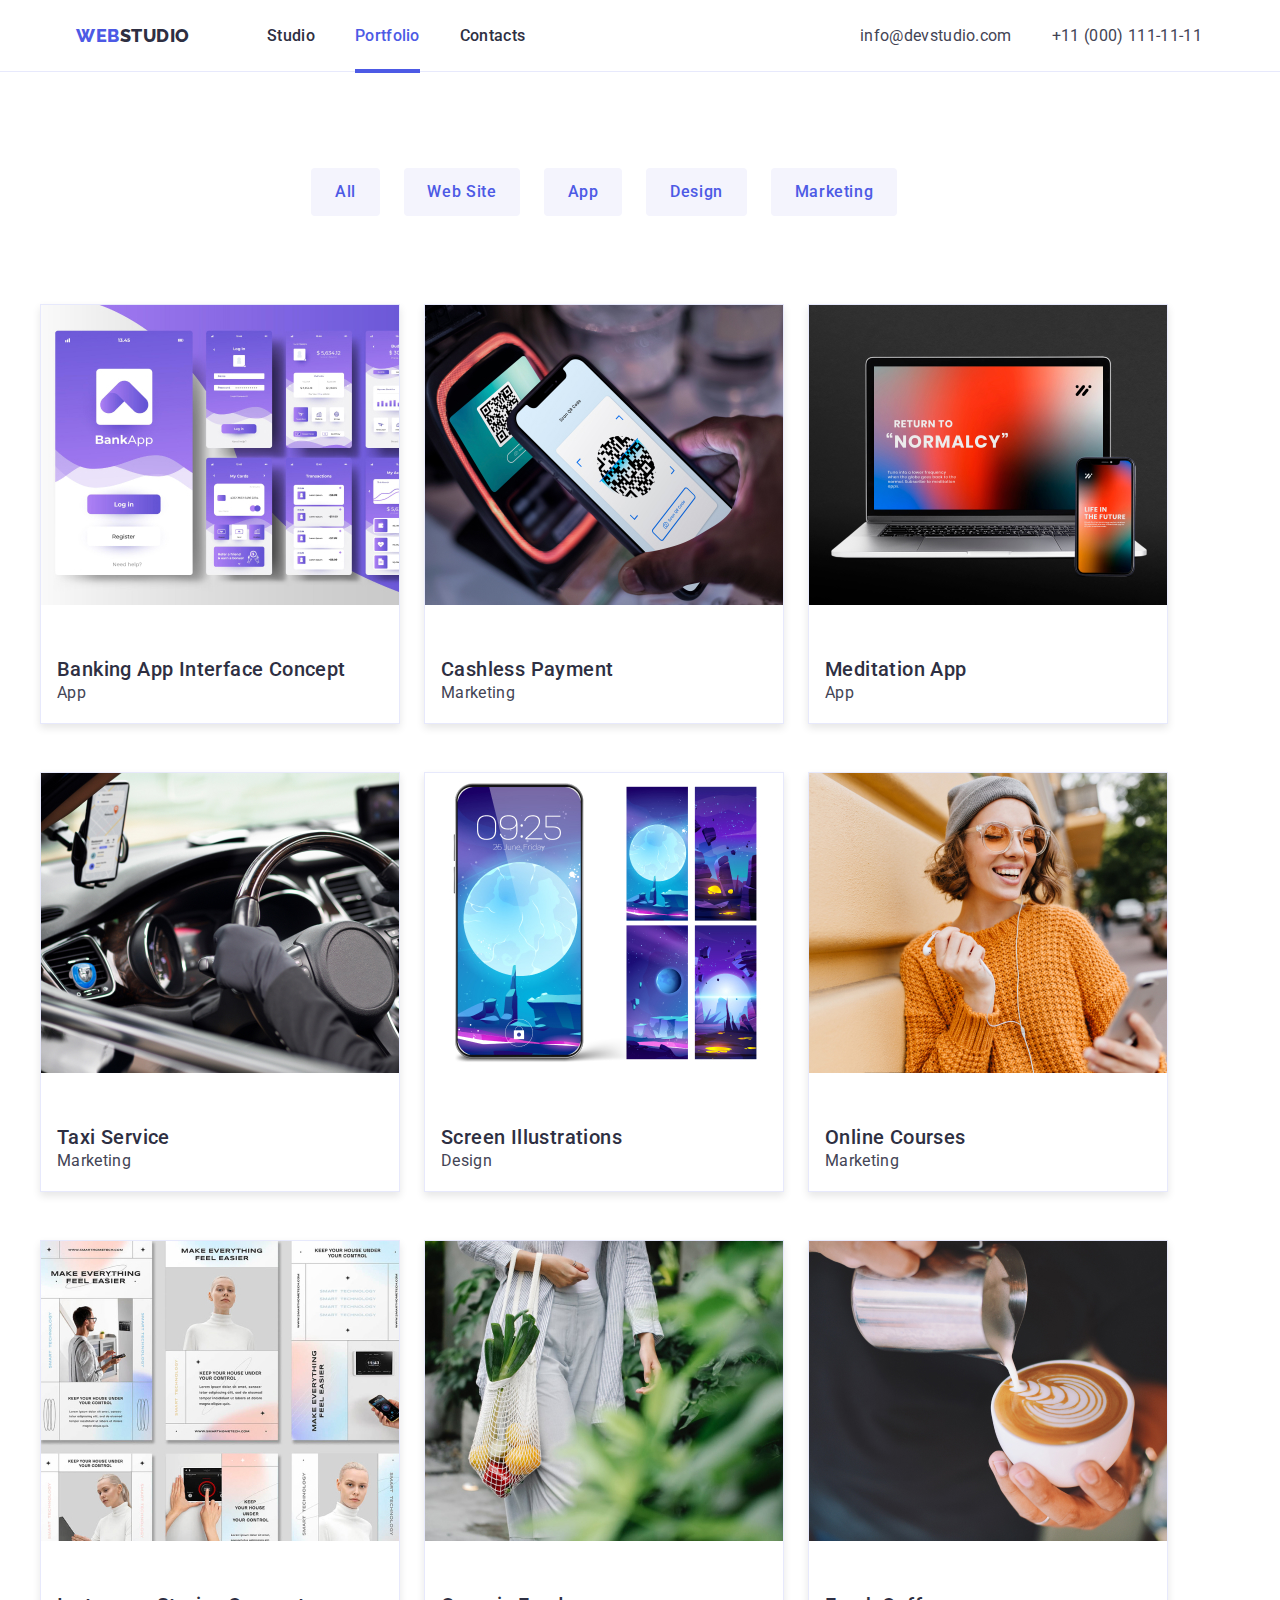
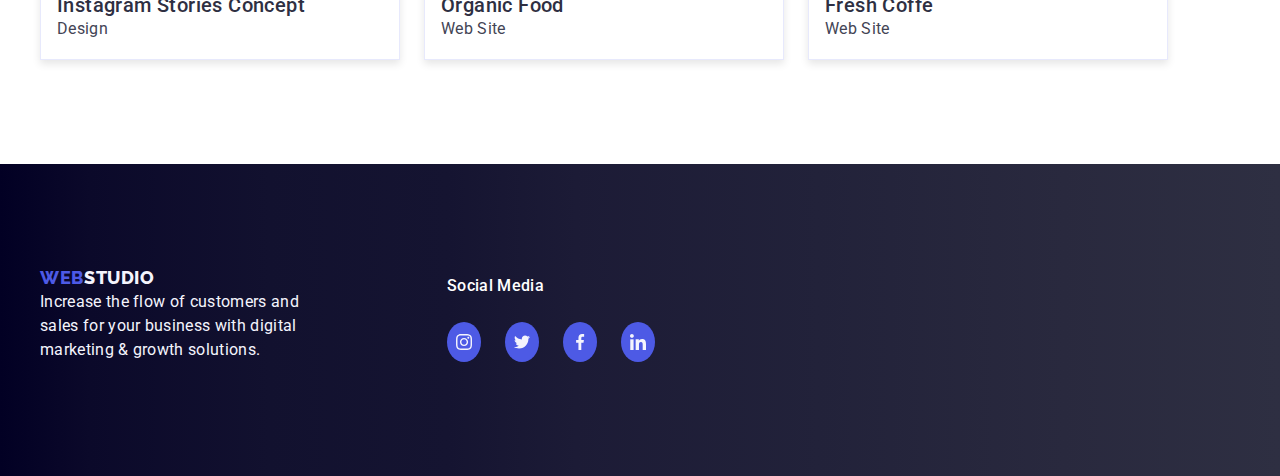
==== portfolio.html @ 5a937ced "created-repo" ====
<!DOCTYPE html>
<html lang="en">
  <head>
    <meta charset="UTF-8" />
    <meta name="viewport" content="width=device-width, initial-scale=1.0" />
    <link
      rel="stylesheet"
      href="https://cdnjs.cloudflare.com/ajax/libs/modern-normalize/1.0.0/modern-normalize.min.css"
    />
    <link rel="preconnect" href="https://fonts.googleapis.com" />
    <link rel="preconnect" href="https://fonts.gstatic.com" crossorigin />
    <link
      href="https://fonts.googleapis.com/css2?family=Roboto:wght@400;500;700;900&display=swap"
      rel="stylesheet"
    />
    <link rel="preconnect" href="https://fonts.googleapis.com" />
    <link rel="preconnect" href="https://fonts.gstatic.com" crossorigin />
    <link
      rel="stylesheet"
      href="https://cdnjs.cloudflare.com/ajax/libs/modern-normalize/2.0.0/modern-normalize.min.css"
      integrity="sha512-4xo8blKMVCiXpTaLzQSLSw3KFOVPWhm/TRtuPVc4WG6kUgjH6J03IBuG7JZPkcWMxJ5huwaBpOpnwYElP/m6wg=="
      crossorigin="anonymous"
      referrerpolicy="no-referrer"
    />
    <link
      href="https://fonts.googleapis.com/css2?family=Raleway:wght@800&display=swap"
      rel="stylesheet"
    />
    <link rel="stylesheet" type="text/css" href="./css/styles.css" />
    <title>Document</title>
  </head>
  <body class="portfolio-page">
    <header>
      <div class="top-line">
        <div class="container">
          <span class="logo">
            <a class="web-logo" href="index.html" type="button">WEB</a>
            <a class="studio-logo" href="index.html" type="button">STUDIO</a>
          </span>
          <nav>
            <span class="nav-menu">
              <a class="nav-studio" href="index.html" type="button">Studio</a>
              <a class="nav-portfolio" href="portfolio.html" type="button"
                >Portfolio</a
              >
              <a class="nav-contacts" href="" type="button">Contacts</a>
            </span>
          </nav>
          <span class="email-phone">
            <a href="" class="email">info@devstudio.com</a>
            <a href="" class="phone">+11 (000) 111-11-11</a>
          </span>
        </div>
      </div>
    </header>
    <main class="portfolio-main">
      <div class="container">
        <section class="section94px">
          <ul class="filters">
            <li>
              <div class="filter-btn-active">
                <button type="button" class="all-butoon">All</button>
              </div>
        
            </li>
            <li class="btn1-position">
              <div class="filter-btn1">
                <button type="button" class="web-site">Web Site</button>
              </div>
            </li>
            <li>
              <div class="filter-btn2">
                <button type="button" class="app">App</button>
              </div>
            </li>
            <li>
              <div class="filter-btn3">
                <button type="button" class="design">Design</button>
              </div>
            </li>
            <li>
              <div class="filter-btn4">
                <button type="button" class="marketing">Marketing</button>
              </div>
            </li>
          </ul>
          <!--Section row-->
          <section class="row-1" title="Row 1">
            <div class="project-card1">
              <ul class="project-card2">
                <li class="card-hover">
                   <span class="overlay-text">14 Stylish and User-Friendly App Design Concepts · Task Manager App · Calorie Tracker App · Exotic Fruit Ecommerce App · Cloud Storage App</span>
                  <img
                    class="img-portfolio1"
                    src="./images/Portofolio 1.jpg"
                    alt="img8"
                  />
                </li>
                <li class="card-content1">
                  <h3 class="footer-title">Banking App Interface Concept</h3>
                  <p class="footer-pharagraf">App</p>
                </li>
              </ul>
              <ul class="project-card2">
                <li class="card-hover">
                  <span class="overlay-text">14 Stylish and User-Friendly App Design Concepts · Task Manager App · Calorie Tracker App · Exotic Fruit Ecommerce App · Cloud Storage App</span>
                  <img
                    class="img-portfolio2"
                    src="./images/Portofolio 2.jpg"
                    alt="img8"
                  />
                </li>
                <li class="card-content2">
                  <h3 class="footer-title">Cashless Payment</h3>
                  <p class="footer-pharagraf">Marketing</p>
                </li>
              </ul>
              <ul class="project-card2">
                <li class="card-hover">
                   <span class="overlay-text">14 Stylish and User-Friendly App Design Concepts · Task Manager App · Calorie Tracker App · Exotic Fruit Ecommerce App · Cloud Storage App</span>
                  <img
                    class="img-portfolio3"
                    src="./images/Portofolio 3.jpg"
                    alt="img8"
                  />
                </li>
                <li class="card-content3">
                  <h3 class="footer-title">Meditation App</h3>
                  <p class="footer-pharagraf">App</p>
                </li>
              </ul>
            </div>
          </section>
          <section class="row-2" title="Row 2">
            <div class="project-card1">
              <ul class="project-card2">
                <li class="card-hover">
                   <span class="overlay-text">14 Stylish and User-Friendly App Design Concepts · Task Manager App · Calorie Tracker App · Exotic Fruit Ecommerce App · Cloud Storage App</span>
                  <img
                    class="img-portfolio1"
                    src="./images/Portofolio 4.jpg"
                    alt="img8"
                  />
                </li>
                <li class="card-content1">
                  <h3 class="footer-title">Taxi Service</h3>
                  <p class="footer-pharagraf">Marketing</p>
                </li>
              </ul>
              <ul class="project-card2">
                <li class="card-hover">
                   <span class="overlay-text">14 Stylish and User-Friendly App Design Concepts · Task Manager App · Calorie Tracker App · Exotic Fruit Ecommerce App · Cloud Storage App</span>
                  <img
                    class="img-portfolio2"
                    src="./images/Portofolio 5.jpg"
                    alt="img8"
                  />
                </li>
                <li class="card-content2">
                  <h3 class="footer-title">Screen Illustrations</h3>
                  <p class="footer-pharagraf">Design</p>
                </li>
              </ul>
              <ul class="project-card2">
                <li class="card-hover">
                   <span class="overlay-text">14 Stylish and User-Friendly App Design Concepts · Task Manager App · Calorie Tracker App · Exotic Fruit Ecommerce App · Cloud Storage App</span>
                  <img
                    class="img-portfolio3"
                    src="./images/Portofolio 6.jpg"
                    alt="img8"
                  />
                </li>
                <li class="card-content3">
                  <h3 class="footer-title">Online Courses</h3>
                  <p class="footer-pharagraf">Marketing</p>
                </li>
              </ul>
            </div>
          </section>
          <section class="row-3" title="Row 3">
            <div class="project-card1">
              <ul class="project-card2">
                <li class="card-hover">
                   <span class="overlay-text">14 Stylish and User-Friendly App Design Concepts · Task Manager App · Calorie Tracker App · Exotic Fruit Ecommerce App · Cloud Storage App</span>
                  <img
                    class="img-portfolio1"
                    src="./images/Portofolio 7.jpg"
                    alt="img8"
                  />
                </li>
                <li class="card-content1">
                  <h3 class="footer-title">Instagram Stories Concept</h3>
                  <p class="footer-pharagraf">Design</p>
                </li>
              </ul>
              <ul class="project-card2">
                <li class="card-hover">
                   <span class="overlay-text">14 Stylish and User-Friendly App Design Concepts · Task Manager App · Calorie Tracker App · Exotic Fruit Ecommerce App · Cloud Storage App</span>
                  <img
                    class="img-portfolio2"
                    src="./images/Portofolio 8.jpg"
                    alt="img8"
                  />
                </li>
                <li class="card-content2">
                  <h3 class="footer-title">Organic Food</h3>
                  <p class="footer-pharagraf">Web Site</p>
                </li>
              </ul>
              <ul class="project-card2">
                <li class="card-hover">
                   <span class="overlay-text">14 Stylish and User-Friendly App Design Concepts · Task Manager App · Calorie Tracker App · Exotic Fruit Ecommerce App · Cloud Storage App</span>
                  <img
                    class="img-portfolio3"
                    src="./images/Portofolio 9.jpg"
                    alt="img8"
                  />
                </li>
                <li class="card-content3">
                  <h3 class="footer-title">Fresh Coffe</h3>
                  <p class="footer-pharagraf">Web Site</p>
                </li>
              </ul>
            </div>
          </section>
        </section>
      </div>
    </main>
   <!-- Footer -->

    <footer>
      <section class="footer">
        <div class="container">
          <section class="section94px test123">
            <div class="logo-text">
              <span class="logo-footer">
                <a class="web-footer" href="index.html" type="button">WEB</a>
                <a class="studio-footer" href="index.html" type="button"
                  >STUDIO</a
                >
              </span>
              <div class="text-footer">
                <p class="text5">
                  Increase the flow of customers and sales for your business
                  with digital marketing & growth solutions.
                </p>
              </div>      
            </div>   
            <div class="social-footer">
              <p class="social-text">Social Media</p>
              <div class="icons-list">
                <a
                  href="https://www.instagram.com/"
                  target="_blank"
                  class="icon"
                  aria-label="instagram-link"
                >
                  <svg>
                    <use href="./icons/symbol-defs.svg#icon-instagram"></use>
                  </svg>
                </a>
                <a
                  href="https://twitter.com/home"
                  target="_blank"
                  class="icon"
                  aria-label="instagram-link"
                >
                  <svg>
                    <use href="./icons/symbol-defs.svg#icon-twitter"></use>
                  </svg>
                </a>
                <a
                  href="https://facebook.com/"
                  target="_blank"
                  class="icon"
                  aria-label="instagram-link"
                >
                  <svg>
                    <use href="./icons/symbol-defs.svg#icon-facebook"></use>
                  </svg>
                </a>
                <a
                  href="https://www.linkedin.com"
                  target="_blank"
                  class="icon"
                  aria-label="instagram-link"
                >
                  <svg>
                    <use href="./icons/symbol-defs.svg#icon-linkedin"></use>
                  </svg>
                </a>
              </div>
            </div>
        </div>
        </section>
      </section>
    </footer>
  </body>
</html>
---- css/styles.css ----
.body {
  background: #fff;
}
ul,
a,
h3 {
  padding-inline-start: 94px 0px;
}

.container {
  width: 1200px;
  position: absolute;
  display: flex;
  left: 50%;
  transform: translate(-50%);
  justify-content: center;
}

.section94px {
  padding: 94px 0px;
  /* height: auto; */
}

.top-line > .container {
  height: 72px;
}

.hero-image > .container {
  height: 600px;
}

/*NAV MENU -- TOP LINE*/

.top-line {
  width: auto;
  height: 72px;
  background: #fff;
  border-bottom: 1px solid #e7e9fc;
  display: flex;
  align-items: center;
  /* position: fixed; */
}

.logo {
  padding-top: 24px;
  display: flex;
  align-items: center;
  justify-content: flex-start;
  flex-direction: row;
  gap: 0px;
  width: 115px;
  height: 48px;
  position: relative;
}

.web-logo {
  font-family: "Raleway", sans-serif;
  font-weight: 800;
  font-size: 18px;
  line-height: 21px;
  line-height: 1.16667;
  letter-spacing: 0.03em;
  text-transform: uppercase;
  color: #4d5ae5;
}

.studio-logo {
  font-family: "Raleway", sans-serif;
  font-weight: 800;
  font-size: 18px;
  line-height: 21px;
  line-height: 1.16667;
  letter-spacing: 0.03em;
  text-transform: uppercase;
  color: #2e2f42;
}

.nav-menu {
  display: flex;
  align-items: flex-start;
  justify-content: flex-start;
  flex-direction: row;
  gap: 40px;
  width: 337px;
  height: 48px;
  padding-left: 76px;
  padding-top: 24px;
}

.nav-studio,
.nav-portfolio,
.nav-contacts {
  font-family: "Roboto", sans-serif;
  font-weight: 500;
  font-size: 16px;
  line-height: 24px;
  line-height: 1.5;
  letter-spacing: 0.02em;
  color: #2e2f42;
}

.email-phone {
  align-items: flex-start;
  justify-content: flex-start;
  flex-direction: row;
  width: 676px;
  height: 48px;
  display: flex;
  position: relative;
  padding-left: 332px;
  padding-top: 24px;
}

.email {
  font-family: "Roboto", sans-serif;
  font-weight: 400;
  font-size: 16px;
  line-height: 24px;
  line-height: 1.5;
  letter-spacing: 0.02em;
  color: #434455;
}

.phone {
  font-family: "Roboto", sans-serif;
  font-weight: 400;
  font-size: 16px;
  line-height: 24px;
  line-height: 1.5;
  letter-spacing: 0.02em;
  color: #434455;
  padding-left: 40px;
}

.top-line a:hover,
header.top-line a:focus {
  color: rgb(0, 0, 255);
}
.top-line a {
  transition-property: color;
  transition-duration: 0.25s;
  transition-timing-function: cubic-bezier(0.4, 0, 0.2, 1);
}

a {
  text-decoration: none;
}

/* --HERO IMAGE-- */

.hero-image {
  width: auto;
  height: 600px;
  background: var(--NAVY-BLUE, #2e2f42);
  flex-shrink: 0;
}

.hero-image > .container {
  display: block;
}

.button {
  /* display: flex; */
  width: 684px;
  height: 104px;
  padding-top: 48px;
  padding-left: 515px;
  padding-bottom: 150px;
}

.order-service {
  transition-property: background-color;
  transition-duration: 0.25s;
  transition-timing-function: cubic-bezier(0.4, 0, 0.2, 1);
  font-family: "Roboto", sans-serif;
  font-weight: 500;
  font-size: 16px;
  font-style: normal;
  line-height: 24px;
  letter-spacing: 0.04em;
  color: var(--WHITE, #fff);
  background: #4d5ae5;
  border: none;
  cursor: pointer;
  border-radius: 4px;
  gap: 10px;
  box-shadow: 0 4px 4px 0 rgba(0, 0, 0, 0.15);
  align-items: center;
  justify-content: center;
  width: 169px;
  height: 56px;
}
.order-service:hover {
  background-color: rgb(0, 0, 255);
}

.hero-title {
  margin: 0px;
  font-family: "Roboto", sans-serif;
  font-weight: 700;
  font-size: 56px;
  font-style: normal;
  line-height: 60px;
  letter-spacing: 0.02em;
  text-align: center;
  color: var(--WHITE, #fff);
  padding-top: 94px;
}

/*SECTION 1 & 2*/

.section1-2 {
  height: 1064px;
  width: auto;
  padding-bottom: 26px;
}

.section1-2 > .container {
  display: block;
}

.section1 {
  width: 1128px;
  height: 224px;
  padding-top: 26px;

  display: flex;
}

.feature1,
.feature2,
.feature3,
.feature4 {
  align-items: flex-start;
  justify-content: flex-start;
  flex-direction: column;
  gap: 8px;
  width: 264px;
  height: 104px;
}

.feature2,
.feature3,
.feature4 {
  margin-left: 24px;
}

.strategy,
.punctuality,
.diligence,
.tehnologies {
  font-family: "Roboto", sans-serif;
  font-weight: 500;
  font-size: 20px;
  font-style: normal;
  line-height: 24px;
  letter-spacing: 0.02em;
  color: var(--NAVY-BLUE, #2e2f42);
  margin: 0px;
}

.text-strategy,
.text-punctuality,
.text-diligence,
.text-tehnologies {
  font-family: "Roboto", sans-serif;
  font-weight: 400;
  font-size: 16px;
  font-style: normal;
  line-height: 24px;
  letter-spacing: 0.02em;
  color: var(--SLATE, #434455);
}

/*SECTION 2*/

.section2 {
  width: 1128px;
  height: 652px;
  flex-shrink: 0;
  padding-top: 120px;

  padding: bottom 26px;
}

.Section2-title {
  font-family: "Roboto", sans-serif;
  font-weight: 1103;
  font-size: 36px;
  font-style: normal;
  line-height: 40px;
  letter-spacing: 0.02em;
  text-transform: capitalize;
  margin: 0px;
  color: var(--NAVY-BLUE, #2e2f42);
  padding-left: 403px;
}

.technology-pictures {
  width: 1128px;
  height: 372px;
  display: flex;
  padding-top: 72px;
}

.img-1,
.img-2,
.img-3 {
  display: flex;
  align-items: flex-start;
  justify-content: flex-start;
  flex-direction: column;
  gap: 0px;
  width: 360px;
  height: 300px;
}

.img-2,
.img-3 {
  margin-left: 24px;
}

.size-pictures {
  border: 1px solid #e7e9fc;
  width: 360px;
  height: 300px;
}

/*SECTION 3 */

.section3 {
  width: auto;
  height: 732px;
  background: #f4f4fd;
  flex-shrink: 0;
}

.section3 > .container {
  display: block;
  height: 732px;
}

.title1 {
  display: flex;
  width: 647px;
  height: 40px;
  padding-top: 26px;
  padding-left: 483px;
}

.our-team {
  font-family: "Roboto", sans-serif;
  font-weight: 700;
  font-size: 36px;
  font-style: normal;
  line-height: 40px;
  letter-spacing: 0.02em;
  color: var(--NAVY-BLUE, #2e2f42);
  position: absolute;
  margin: 0px;
}

.pepole {
  width: 1128px;
  height: 452px;
  display: flex;
  padding-top: 72px;
}

ul {
  padding: 0;
}

.team-card1,
.team-card2,
.team-card3,
.team-card4 {
  list-style-type: none;
  align-items: center;
  justify-content: center;
  flex-direction: column;
  gap: 32px;
  border-radius: 0 0 4px 4px;
  padding: 0px 0px 32px 0px;
  width: 264px;
  height: 428px;
  box-shadow: 0 2px 1px 0 rgba(46, 47, 66, 0.08),
    0 1px 1px 0 rgba(46, 47, 66, 0.16), 0 1px 6px 0 rgba(46, 47, 66, 0.08);
  background: #fff;
}

.team-card2,
.team-card3,
.team-card4 {
  margin-left: 24px;
}

.img {
  width: 264px;
  height: 260px;
  background: url(<path-to-image>),
    lightgray -97.034px -0.927px / 181.897% 251.37% no-repeat;
}

.name {
  font-family: "Roboto", sans-serif;
  font-weight: 500;
  font-size: 20px;
  font-style: normal;
  line-height: 24px;
  letter-spacing: 0.02em;
  text-align: center;
  color: var(--NAVY-BLUE, #2e2f42);
}

.job-description {
  font-family: "Roboto", sans-serif;
  font-weight: 400;
  font-size: 16px;
  font-style: normal;
  line-height: 24px;
  letter-spacing: 0.02em;
  text-align: center;
  color: var(--SLATE, #434455);
}

.section3 h3:hover,
.section3 h3:focus,
.section3 p:hover,
.section3 p:focus {
  color: rgb(0, 0, 255);
  cursor: pointer;
}
.section3 h3,
.section3 p {
  transition-property: color;
  transition-duration: 0.25s;
  transition-timing-function: cubic-bezier(0.4, 0, 0.2, 1);
}

/*FOOTER*/

.footer {
  width: 100%;
  height: 312px;
  background: #2e2f42;
  flex-shrink: 0;
}
.footer > .container {
  display: block;
  height: 312px;
}

.logo-text {
  width: 264px;
  height: 118.5px;
  flex-shrink: 0;
  padding-top: 7.5px;
}

.logo-footer {
  display: flex;
  align-items: center;
  justify-content: flex-start;
  flex-direction: row;
  gap: 0px;
  width: 115px;
  height: 24px;
}

.footer a:hover {
  color: rgb(0, 0, 255);
}
.footer a {
  transition-property: color;
  transition-duration: 0.25s;
  transition-timing-function: cubic-bezier(0.4, 0, 0.2, 1);
}
.web-footer {
  font-family: "Raleway", sans-serif;
  font-weight: 800;
  font-size: 18px;
  font-style: normal;
  line-height: 21px;
  letter-spacing: 0.03em;
  text-transform: uppercase;
  color: var(--IRIS, #4d5ae5);
  display: flex;
  width: 44px;
  height: 21px;
  flex-direction: column;
  justify-content: center;
}

.studio-footer {
  font-family: "Raleway", sans-serif;
  font-weight: 800;
  font-size: 18px;
  font-style: normal;
  line-height: 21px;
  letter-spacing: 0.03em;
  text-transform: uppercase;
  color: var(--CLOUD, #f4f4fd);
  display: flex;
  width: 71px;
  height: 21px;
  flex-direction: column;
  justify-content: center;
}

.text-footer1 {
  width: 264px;
  height: 88px;
  padding-top: 16px;
}

.text5 {
  font-family: "Roboto", sans-serif;
  font-weight: 400;
  font-size: 16px;
  font-style: normal;
  line-height: 24px;
  letter-spacing: 0.02em;
  color: var(--CLOUD, #f4f4fd);
  width: 264px;
  margin: 0px;
}

/*PORTFOLIO CSS*/
.portfolio-main {
  width: 100%;
  height: 1692px;
}

.portfolio-main > .container {
  height: 1692px;
  display: block;
}
.filters {
  display: flex;
  align-items: flex-start;
  justify-content: flex-start;
  flex-direction: row;
  gap: 24px;
  width: 857px;
  height: 50px;
  padding-top: 2px;
  padding-left: 271px;
  margin: 0;
}

.all-butoon {
  font-family: "Roboto", sans-serif;
  font-weight: 500;
  font-size: 16px;
  font-style: normal;
  line-height: 24px;
  letter-spacing: 0.04em;
  color: #4d5ae5;
  background: #f4f4fd;
  border: none;
  cursor: pointer;
  border-radius: 4px;
  gap: 10px;
  align-items: center;
  justify-content: center;
  width: 69px;
  height: 48px;
  padding: 0px;
  z-index: 1;
  position: absolute;
}
.all-butoon:hover {
  background-color: #404bbf;
  color: WHITE;
}
.all-butoon {
  transition-property: background-color;
  transition-duration: 0.25s;
  transition-timing-function: cubic-bezier(0.4, 0, 0.2, 1);
}
.btn1-position {
  margin-left: 69px;
}

.web-site {
  font-family: "Roboto", sans-serif;
  font-weight: 500;
  font-size: 16px;
  font-style: normal;
  line-height: 24px;
  letter-spacing: 0.04em;
  color: #4d5ae5;
  background: #f4f4fd;
  border: none;
  cursor: pointer;
  border-radius: 4px;
  gap: 10px;
  align-items: center;
  justify-content: center;
  width: 116px;
  height: 48px;
}

.app {
  font-family: "Roboto", sans-serif;
  font-weight: 500;
  font-size: 16px;
  font-style: normal;
  line-height: 24px;
  letter-spacing: 0.04em;
  color: #4d5ae5;
  background: #f4f4fd;
  border: none;
  cursor: pointer;
  border-radius: 4px;
  gap: 10px;
  align-items: center;
  justify-content: center;
  width: 78px;
  height: 48px;
}

.design {
  font-family: "Roboto", sans-serif;
  font-weight: 500;
  font-size: 16px;
  font-style: normal;
  line-height: 24px;
  letter-spacing: 0.04em;
  color: #4d5ae5;
  background: #f4f4fd;
  border: none;
  cursor: pointer;
  border-radius: 4px;
  gap: 10px;
  align-items: center;
  justify-content: center;
  width: 101px;
  height: 48px;
}

.marketing {
  font-family: "Roboto", sans-serif;
  font-weight: 500;
  font-size: 16px;
  font-style: normal;
  line-height: 24px;
  letter-spacing: 0.04em;
  color: #4d5ae5;
  background: #f4f4fd;
  border: none;
  cursor: pointer;
  border-radius: 4px;
  gap: 10px;
  align-items: center;
  justify-content: center;
  width: 126px;
  height: 48px;
}

/*Section row*/

.row-1 {
  width: 1128px;
  height: 492px;
  padding-top: 72px;
}

.row-2 {
  width: 1128px;
  height: 468px;

  padding-top: 48px;
}

.row-3 {
  width: 1128px;
  height: 494px;

  padding-top: 48px;
  padding-bottom: 26px;
}

.row-1,
.row-2,
.row-3,
li {
  list-style-type: none;
}

.project-card1 {
  display: flex;
}

.project-card2 {
  border: 1px solid #e7e9fc;
  width: 360px;
  height: 420px;
  background: #fff;
}

.project-card1 .project-card2:nth-child(2),
.project-card1 .project-card2:nth-child(3) {
  margin-left: 24px;
}

.card-content1,
.card-content2,
.card-content3 {
  align-items: flex-start;
  justify-content: center;
  flex-direction: column;
  gap: 8px;
  margin-top: 32px;
  width: 360px;
  height: 56px;
  padding: 16px;
}

.footer-title {
  font-family: "Roboto", sans-serif;
  font-weight: 500;
  font-size: 20px;

  line-height: 24px;
  line-height: 1.2;
  letter-spacing: 0.02em;
  color: #2e2f42;
  margin: 0px;
}

.footer-pharagraf {
  font-family: "Roboto", sans-serif;
  font-weight: 400;
  font-size: 16px;

  line-height: 24px;
  line-height: 1.5;
  letter-spacing: 0.02em;
  color: #434455;
  margin: 0px;
}

.img-portfolio1,
.img-portfolio2,
.img-portfolio3 {
  width: 360px;
  height: 300px;
}

.hero-image {
  background: linear-gradient(#2e2f42b2, #2e2f42b2),
    url("/images/hero-image.jpg");
}
.icons-list {
  display: flex;
  justify-content: center;
  gap: 24px;
  margin-top: 8px;
}
.icons-list .icon svg {
  width: 16px;
  height: 16px;
  top: 12px;
  left: 12px;
}
.icons-list .icon {
  width: 40px;
  height: 40px;
  background-color: #4d5ae5;
  border-radius: 50%;
}
.icons-list .icon {
  display: flex;
  justify-content: center;
  align-items: center;
}
.icons-list .icon:hover {
  background-color: #000a73;
}
.icon-list .icon:focus {
  background-color: #000ea8;
}
.icon-list {
  transition-property: background-color;
  transition-duration: 0.25s;
  transition-timing-function: cubic-bezier(0.4, 0, 0.2, 1);
}
.footer {
  background: rgb(2, 0, 36);
  background: linear-gradient(
    90deg,
    rgba(2, 0, 36, 1) 0%,
    rgba(11, 9, 42, 1) 7%,
    rgba(18, 17, 47, 1) 21%,
    rgba(21, 20, 49, 1) 35%,
    rgba(28, 27, 54, 1) 45%,
    rgba(34, 34, 58, 1) 64%,
    rgba(41, 41, 62, 1) 83%,
    rgba(46, 47, 66, 1) 100%,
    rgba(41, 65, 87, 1) 100%,
    rgba(31, 102, 129, 1) 100%,
    rgba(19, 146, 179, 1) 100%,
    rgba(0, 212, 255, 1) 100%
  );
}
.social-text {
  font-family: Roboto;
  font-size: 16px;
  font-weight: 500;
  line-height: 24px;
  letter-spacing: 0.02em;
  color: #ffffff;
}

.span .feature1,
.span .feature2,
.span .feature3,
.span .feature4 {
  display: inline-block;
}
.feature-icons {
  display: flex;
  justify-content: center;
  align-items: center;
  width: 264px;
  height: 112px;
  border-radius: 4px;
  background-color: #f4f4fd;
}
.feature-icons svg {
  width: 64px;
  height: 64px;
  top: 24px;
  left: 100px;
  padding: 0px, 2.14px, 0px, 2.14px;
}
.section-four > h2 {
  text-align: center;
  margin-top: 120px;
  font-family: Roboto;
  font-weight: 700;
  font-size: 36px;
  line-height: 40px;
}

.customers {
  display: flex;
  justify-content: center;
  gap: 24px;
  margin-top: 72px;
  margin-bottom: 120px;
}

.customers .customers-logo {
  width: 168px;
  height: 88px;
  border: 1px solid #8e8f99;
  border-radius: 4px;
  display: flex;
  justify-content: center;
  align-items: center;
}

.customers .customers-logo:hover,
.customers .customers-logo:active {
  border: 1px solid #10a5f5;
}
.customers .customers-logo {
  transition-property: color;
  transition-duration: 0.25s;
  transition-timing-function: cubic-bezier(0.4, 0, 0.2, 1);
}
.customers-logo svg {
  color: #8e8f99;
  width: 104px;
  height: 56px;
}

.customers-logo svg:hover {
  color: #10a5f5;
}
.customers-logo svg {
  transition-property: color;
  transition-duration: 0.25s;
  transition-timing-function: cubic-bezier(0.4, 0, 0.2, 1);
}
.social-footer {
  display: flex;
  flex-direction: column;
  width: 208px;
  height: 80px;
}
.test123 {
  display: flex;
  justify-content: start;
  gap: 143px;
}
.project-card2 {
  box-shadow: 0 4px 8px rgba(0, 0, 0, 0.1);
  /* Tranziție pentru efectul de tranziție lin al umbrei */
  transition: box-shadow 0.3s ease;
}
.project-card2:hover {
  box-shadow: 0 8px 16px rgba(0, 0, 0, 0.2);
}
.all-butoon:hover {
  box-shadow: 0 8px 16px rgba(0, 0, 0, 0.2);
}
.web-site:hover {
  box-shadow: 0 8px 16px rgba(0, 0, 0, 0.2);
}
.app:hover {
  box-shadow: 0 8px 16px rgba(0, 0, 0, 0.2);
}
.design:hover {
  box-shadow: 0 8px 16px rgba(0, 0, 0, 0.2);
}
.marketing:hover {
  box-shadow: 0 8px 16px rgba(0, 0, 0, 0.2);
}
.project-card2 {
  transition-property: box-shadow;
  transition-duration: 0.25s;
  transition-timing-function: cubic-bezier(0.4, 0, 0.2, 1);
}
.all-butoon {
  transition-property: box-shadow, background-color;
  transition-duration: 0.25s;
  transition-timing-function: cubic-bezier(0.4, 0, 0.2, 1);
}
.web-site {
  transition-property: box-shadow;
  transition-duration: 0.25s;
  transition-timing-function: cubic-bezier(0.4, 0, 0.2, 1);
}
.design {
  transition-property: box-shadow;
  transition-duration: 0.25s;
  transition-timing-function: cubic-bezier(0.4, 0, 0.2, 1);
}
.marketing {
  transition-property: box-shadow;
  transition-duration: 0.25s;
  transition-timing-function: cubic-bezier(0.4, 0, 0.2, 1);
}
.app {
  transition-property: box-shadow;
  transition-duration: 0.25s;
  transition-timing-function: cubic-bezier(0.4, 0, 0.2, 1);
}
.nav-studio {
  position: relative;
}
.nav-studio::after {
  content: "";
  position: absolute;
  left: 0;
  bottom: -25px;
  width: 100%;
  height: 4px;
  background-color: #4d5ae5;
}

body:not(.index-page) .nav-studio::after {
  display: none;
}
.index-page .nav-studio {
  color: #4d5ae5;
}

.nav-portfolio {
  position: relative;
}
.nav-portfolio::after {
  content: "";
  position: absolute;
  left: 0;
  bottom: -25px;
  width: 100%;
  height: 4px;
  background-color: #4d5ae5;
}
body:not(.portfolio-page) .nav-portfolio::after {
  display: none;
}
.portfolio-page .nav-portfolio {
  color: #4d5ae5;
}
.card-hover {
  position: relative;
  overflow: hidden;
}

.card-hover::before {
  content: "";
  position: absolute;
  bottom: 0; /* Plasează suprapunerea în partea de jos a cardului */
  left: 0;
  width: 100%;
  height: 0; /* Începe cu o înălțime de 0 */
  background-color: #4d5ae5;
  transition: height 0.3s ease; /* Adaugă o tranziție pentru înălțime */
}

.card-hover:hover::before {
  height: 100%; /* Mărește înălțimea suprapunerii la 100% la trecerea cu mouse-ul */
}
.overlay-text {
  position: absolute;
  bottom: 50%;
  left: 0;
  width: 100%;
  text-align: center;
  transform: translateY(50%);
  color: #f4f4fd;
  font-size: 20px;
  font-weight: bold;
  opacity: 0; /* Inițial, setăm opacitatea la 0 */
  transition: opacity 0.3s ease; /* Adăugăm o tranziție pentru opacitate */
}

.project-card2:hover .overlay-text {
  opacity: 1; /* La trecerea cu mouse-ul peste card, setăm opacitatea la 1 */
}
.overlay-text {
  font-family: Roboto;
  font-size: 16px;
  font-weight: 400;
  line-height: 24px;
  letter-spacing: 0.02em;
  text-align: center;
}
.is-hidden {
  visibility: hidden;
  opacity: 0;
  transform: scale(1.1);
}
.modal {
  box-shadow: 0px 2px 1px 0px #00000033;
  box-shadow: 0px 1px 3px 0px #0000001f;
  box-shadow: 0px 1px 1px 0px #00000024;
  background-color: #2e2f4266;
  position: fixed;
  top: 0;
  left: 0;
  width: 100vw;
  height: 100vh;
  display: flex;
  justify-content: center;
  align-items: center;
  z-index: 2;
  opacity: 1;
  transition: transform;
  transition-duration: 0.25s;
  transition-timing-function: cubic-bezier(0.4, 0, 0.2, 1);
}
.modal-content {
  padding: 16px;
  background-color: #fff;
  width: 525px;
  height: 677px;
  position: relative;
}
.close-btn {
  width: 24px;
  height: 24px;
  background-color: #e7e9fc;
  border: 1px solid #0000001a;
  border-radius: 50%;
  color: #2e2f42;
  outline: none;
  position: absolute;
  top: 24px;
  right: 24px;
  z-index: 3;
}
.close-btn svg {
  width: 8px;
  height: 8px;
  top: 8px;
  left: 8px;
}
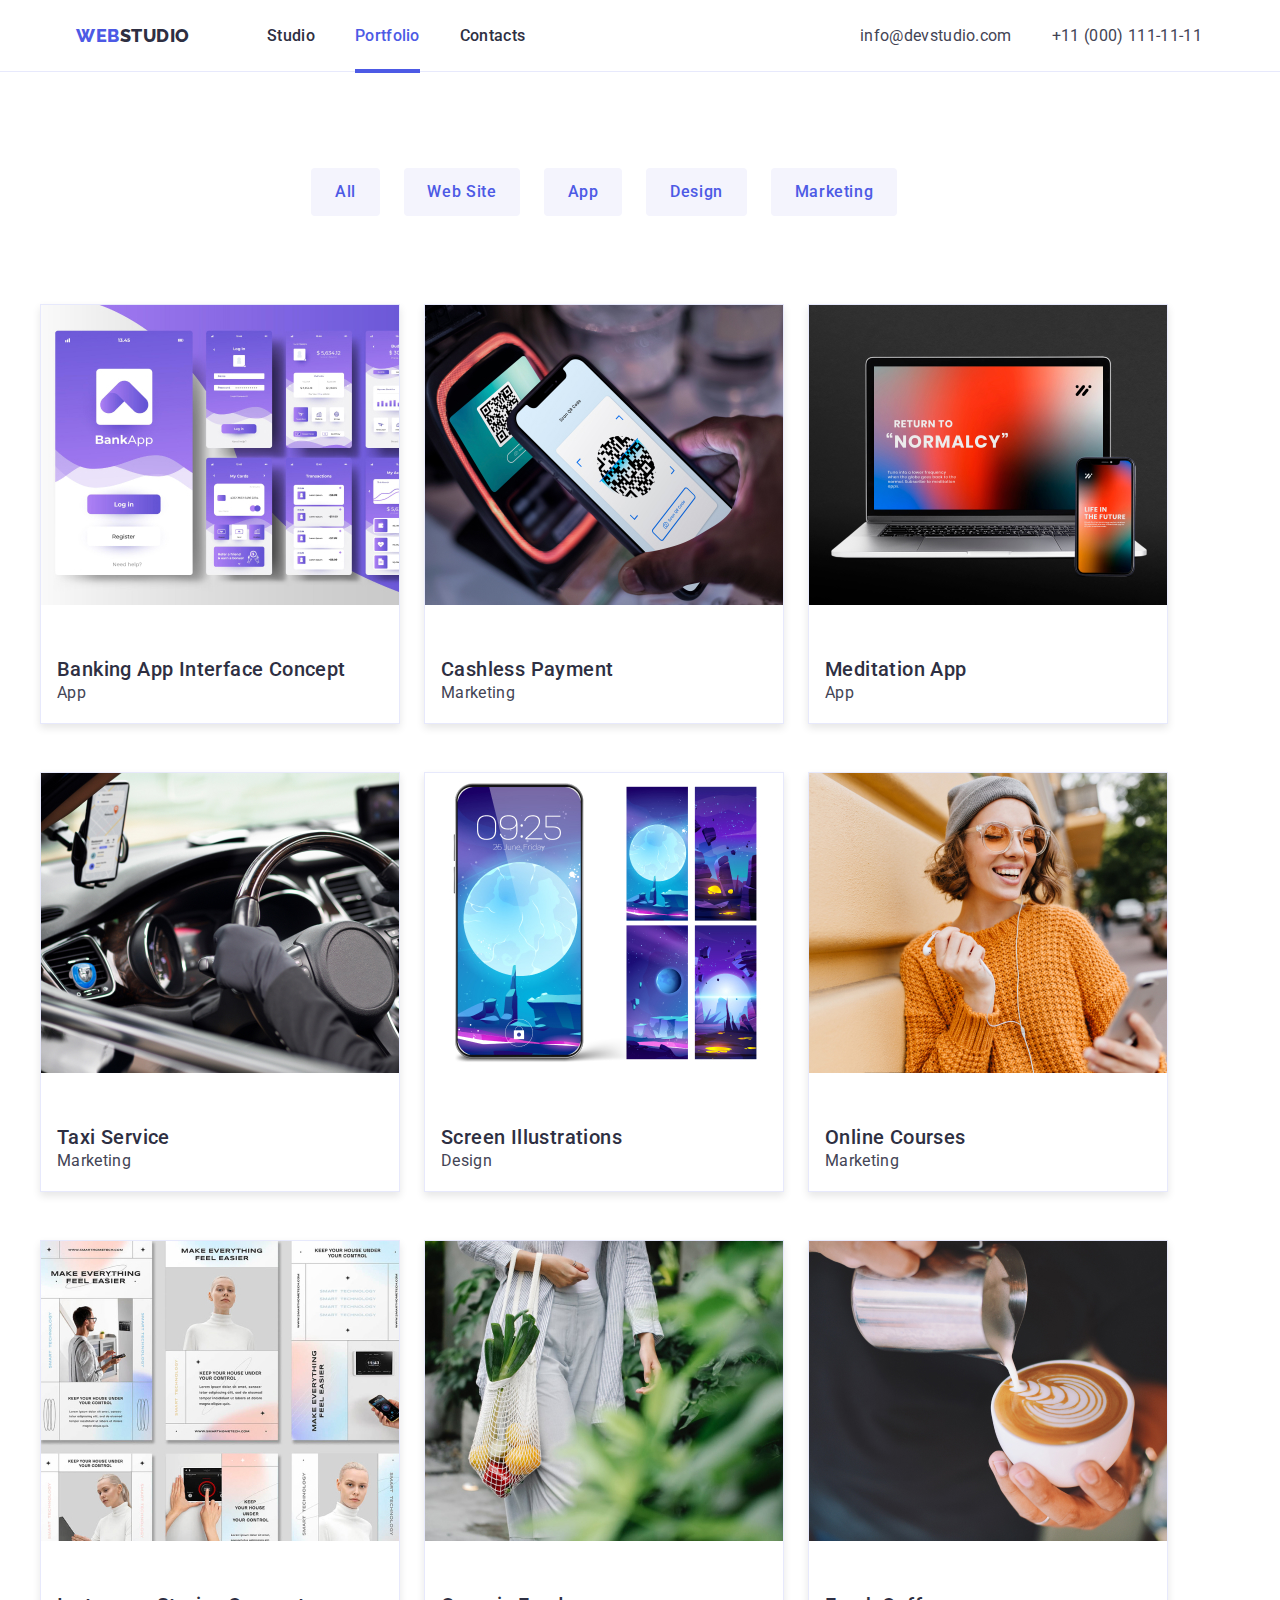
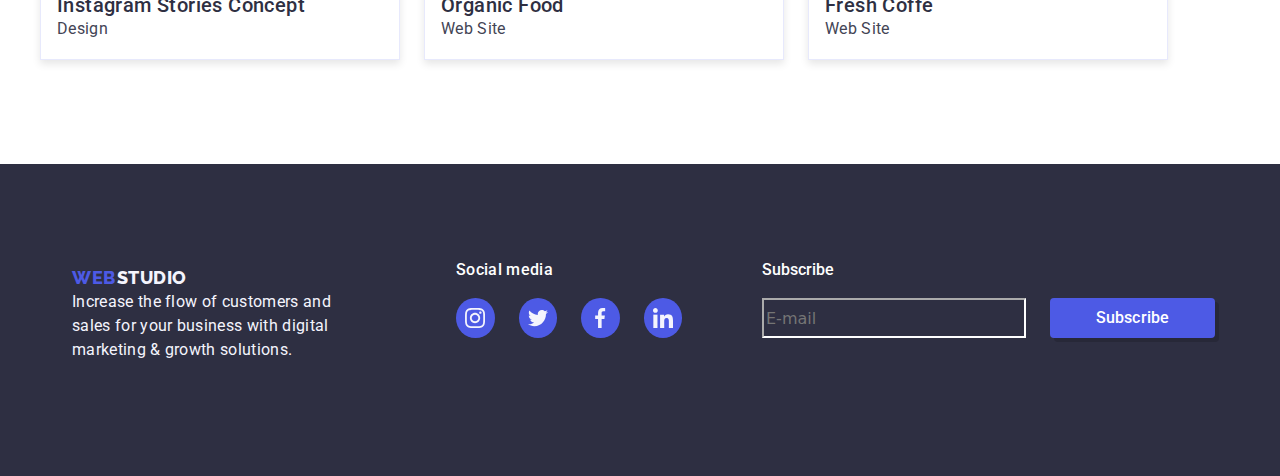
==== commit 97808433: "remastered-footer+form" ====
--- a/portfolio.html
+++ b/portfolio.html
@@ -61,7 +61,6 @@
               <div class="filter-btn-active">
                 <button type="button" class="all-butoon">All</button>
               </div>
-        
             </li>
             <li class="btn1-position">
               <div class="filter-btn1">
@@ -89,7 +88,11 @@
             <div class="project-card1">
               <ul class="project-card2">
                 <li class="card-hover">
-                   <span class="overlay-text">14 Stylish and User-Friendly App Design Concepts · Task Manager App · Calorie Tracker App · Exotic Fruit Ecommerce App · Cloud Storage App</span>
+                  <span class="overlay-text"
+                    >14 Stylish and User-Friendly App Design Concepts · Task
+                    Manager App · Calorie Tracker App · Exotic Fruit Ecommerce
+                    App · Cloud Storage App</span
+                  >
                   <img
                     class="img-portfolio1"
                     src="./images/Portofolio 1.jpg"
@@ -103,7 +106,11 @@
               </ul>
               <ul class="project-card2">
                 <li class="card-hover">
-                  <span class="overlay-text">14 Stylish and User-Friendly App Design Concepts · Task Manager App · Calorie Tracker App · Exotic Fruit Ecommerce App · Cloud Storage App</span>
+                  <span class="overlay-text"
+                    >14 Stylish and User-Friendly App Design Concepts · Task
+                    Manager App · Calorie Tracker App · Exotic Fruit Ecommerce
+                    App · Cloud Storage App</span
+                  >
                   <img
                     class="img-portfolio2"
                     src="./images/Portofolio 2.jpg"
@@ -117,7 +124,11 @@
               </ul>
               <ul class="project-card2">
                 <li class="card-hover">
-                   <span class="overlay-text">14 Stylish and User-Friendly App Design Concepts · Task Manager App · Calorie Tracker App · Exotic Fruit Ecommerce App · Cloud Storage App</span>
+                  <span class="overlay-text"
+                    >14 Stylish and User-Friendly App Design Concepts · Task
+                    Manager App · Calorie Tracker App · Exotic Fruit Ecommerce
+                    App · Cloud Storage App</span
+                  >
                   <img
                     class="img-portfolio3"
                     src="./images/Portofolio 3.jpg"
@@ -135,7 +146,11 @@
             <div class="project-card1">
               <ul class="project-card2">
                 <li class="card-hover">
-                   <span class="overlay-text">14 Stylish and User-Friendly App Design Concepts · Task Manager App · Calorie Tracker App · Exotic Fruit Ecommerce App · Cloud Storage App</span>
+                  <span class="overlay-text"
+                    >14 Stylish and User-Friendly App Design Concepts · Task
+                    Manager App · Calorie Tracker App · Exotic Fruit Ecommerce
+                    App · Cloud Storage App</span
+                  >
                   <img
                     class="img-portfolio1"
                     src="./images/Portofolio 4.jpg"
@@ -149,7 +164,11 @@
               </ul>
               <ul class="project-card2">
                 <li class="card-hover">
-                   <span class="overlay-text">14 Stylish and User-Friendly App Design Concepts · Task Manager App · Calorie Tracker App · Exotic Fruit Ecommerce App · Cloud Storage App</span>
+                  <span class="overlay-text"
+                    >14 Stylish and User-Friendly App Design Concepts · Task
+                    Manager App · Calorie Tracker App · Exotic Fruit Ecommerce
+                    App · Cloud Storage App</span
+                  >
                   <img
                     class="img-portfolio2"
                     src="./images/Portofolio 5.jpg"
@@ -163,7 +182,11 @@
               </ul>
               <ul class="project-card2">
                 <li class="card-hover">
-                   <span class="overlay-text">14 Stylish and User-Friendly App Design Concepts · Task Manager App · Calorie Tracker App · Exotic Fruit Ecommerce App · Cloud Storage App</span>
+                  <span class="overlay-text"
+                    >14 Stylish and User-Friendly App Design Concepts · Task
+                    Manager App · Calorie Tracker App · Exotic Fruit Ecommerce
+                    App · Cloud Storage App</span
+                  >
                   <img
                     class="img-portfolio3"
                     src="./images/Portofolio 6.jpg"
@@ -181,7 +204,11 @@
             <div class="project-card1">
               <ul class="project-card2">
                 <li class="card-hover">
-                   <span class="overlay-text">14 Stylish and User-Friendly App Design Concepts · Task Manager App · Calorie Tracker App · Exotic Fruit Ecommerce App · Cloud Storage App</span>
+                  <span class="overlay-text"
+                    >14 Stylish and User-Friendly App Design Concepts · Task
+                    Manager App · Calorie Tracker App · Exotic Fruit Ecommerce
+                    App · Cloud Storage App</span
+                  >
                   <img
                     class="img-portfolio1"
                     src="./images/Portofolio 7.jpg"
@@ -195,7 +222,11 @@
               </ul>
               <ul class="project-card2">
                 <li class="card-hover">
-                   <span class="overlay-text">14 Stylish and User-Friendly App Design Concepts · Task Manager App · Calorie Tracker App · Exotic Fruit Ecommerce App · Cloud Storage App</span>
+                  <span class="overlay-text"
+                    >14 Stylish and User-Friendly App Design Concepts · Task
+                    Manager App · Calorie Tracker App · Exotic Fruit Ecommerce
+                    App · Cloud Storage App</span
+                  >
                   <img
                     class="img-portfolio2"
                     src="./images/Portofolio 8.jpg"
@@ -209,7 +240,11 @@
               </ul>
               <ul class="project-card2">
                 <li class="card-hover">
-                   <span class="overlay-text">14 Stylish and User-Friendly App Design Concepts · Task Manager App · Calorie Tracker App · Exotic Fruit Ecommerce App · Cloud Storage App</span>
+                  <span class="overlay-text"
+                    >14 Stylish and User-Friendly App Design Concepts · Task
+                    Manager App · Calorie Tracker App · Exotic Fruit Ecommerce
+                    App · Cloud Storage App</span
+                  >
                   <img
                     class="img-portfolio3"
                     src="./images/Portofolio 9.jpg"
@@ -226,74 +261,93 @@
         </section>
       </div>
     </main>
-   <!-- Footer -->
+    <!-- Footer -->
 
     <footer>
       <section class="footer">
         <div class="container">
-          <section class="section94px test123">
-            <div class="logo-text">
-              <span class="logo-footer">
-                <a class="web-footer" href="index.html" type="button">WEB</a>
-                <a class="studio-footer" href="index.html" type="button"
-                  >STUDIO</a
-                >
-              </span>
-              <div class="text-footer">
-                <p class="text5">
-                  Increase the flow of customers and sales for your business
-                  with digital marketing & growth solutions.
-                </p>
-              </div>      
-            </div>   
-            <div class="social-footer">
-              <p class="social-text">Social Media</p>
-              <div class="icons-list">
-                <a
-                  href="https://www.instagram.com/"
-                  target="_blank"
-                  class="icon"
-                  aria-label="instagram-link"
-                >
-                  <svg>
-                    <use href="./icons/symbol-defs.svg#icon-instagram"></use>
-                  </svg>
-                </a>
-                <a
-                  href="https://twitter.com/home"
-                  target="_blank"
-                  class="icon"
-                  aria-label="instagram-link"
-                >
-                  <svg>
-                    <use href="./icons/symbol-defs.svg#icon-twitter"></use>
-                  </svg>
-                </a>
-                <a
-                  href="https://facebook.com/"
-                  target="_blank"
-                  class="icon"
-                  aria-label="instagram-link"
-                >
-                  <svg>
-                    <use href="./icons/symbol-defs.svg#icon-facebook"></use>
-                  </svg>
-                </a>
-                <a
-                  href="https://www.linkedin.com"
-                  target="_blank"
-                  class="icon"
-                  aria-label="instagram-link"
-                >
-                  <svg>
-                    <use href="./icons/symbol-defs.svg#icon-linkedin"></use>
-                  </svg>
-                </a>
+          <div class="section94px">
+            <div class="position-footer">
+              <div class="logo-text">
+                <span class="logo-footer">
+                  <a class="web-footer" href="index.html">WEB</a>
+                  <a class="studio-footer" href="index.html">STUDIO </a>
+                </span>
+                <div class="text-footer">
+                  <p class="text5">
+                    Increase the flow of customers and sales for your business
+                    with digital marketing & growth solutions.
+                  </p>
+                </div>
+              </div>
+              <div class="e-mail-input-social">
+                <div class="social">
+                  <h3 class="social-media">Social media</h3>
+                  <div class="icons-list">
+                    <a
+                      href="https://www.instagram.com"
+                      target="_blank"
+                      class="icon"
+                      aria-label="instagram-link"
+                    >
+                      <svg>
+                        <use
+                          href="./icons/symbol-defs.svg#icon-instagram"
+                        ></use>
+                      </svg>
+                    </a>
+                    <a
+                      href="https://twitter.com/?lang=ro"
+                      target="_blank"
+                      class="icon"
+                      aria-label="twitter-link"
+                    >
+                      <svg>
+                        <use href="./icons/symbol-defs.svg#icon-twitter"></use>
+                      </svg>
+                    </a>
+                    <a
+                      href="https://www.facebook.com/"
+                      target="_blank"
+                      class="icon"
+                      aria-label="facebook-link"
+                    >
+                      <svg>
+                        <use href="./icons/symbol-defs.svg#icon-facebook"></use>
+                      </svg>
+                    </a>
+                    <a
+                      href="https://www.linkedin.com/"
+                      target="_blank"
+                      class="icon"
+                      aria-label="linkedin-link"
+                    >
+                      <svg>
+                        <use href="./icons/symbol-defs.svg#icon-linkedin"></use>
+                      </svg>
+                    </a>
+                  </div>
+                </div>
+                <div class="e-mail-input">
+                  <label class="email-footer" for="email">Subscribe</label>
+                  <div class="input-button-container">
+                    <input
+                      type="email"
+                      id="email"
+                      name="email"
+                      placeholder="E-mail"
+                    />
+                    <button class="subscribe">
+                      Subscribe <i class="fa-solid fa-paper-plane"></i>
+                    </button>
+                  </div>
+                </div>
               </div>
             </div>
+          </div>
         </div>
-        </section>
       </section>
     </footer>
+    <script src="java-script/modal.js"></script>
   </body>
 </html>
--- a/css/styles.css
+++ b/css/styles.css
@@ -1082,3 +1082,211 @@
   top: 8px;
   left: 8px;
 }
+
+/* REMASTERED FOOTER */
+
+.footer {
+  width: 100%;
+  height: 19.5em;
+  background: #2e2f42;
+  flex-shrink: 0;
+  transition: background-color 250ms cubic-bezier(0.4, 0, 0.2, 1),
+    color 250ms cubic-bezier(0.4, 0, 0.2, 1),
+    box-shadow 250ms cubic-bezier(0.4, 0, 0.2, 1);
+}
+.footer > .container {
+  height: 19.5em;
+}
+
+.position-footer {
+  display: flex;
+  padding-left: 2em;
+}
+
+.logo-text {
+  width: 16.5em;
+  height: 7.40625em;
+  flex-shrink: 0;
+  padding-top: 0.46875rem;
+}
+
+.logo-footer {
+  display: flex;
+  gap: 0em;
+  width: 7.1875em;
+  height: 1.5em;
+}
+
+.footer a:hover {
+  color: #4d5ae5;
+  outline: none;
+  box-shadow: 0 0.125em 0.25em rgba(0, 0, 0, 0.1);
+}
+
+.web-footer {
+  font-family: "Raleway", sans-serif;
+  font-weight: 800;
+  font-size: 1.125em;
+  font-style: normal;
+  line-height: 1.3125em;
+  letter-spacing: 0.03em;
+  text-transform: uppercase;
+  color: var(--IRIS, #4d5ae5);
+  display: flex;
+  width: 4.4375em;
+  height: 1.3125em;
+}
+
+.studio-footer {
+  font-family: "Raleway", sans-serif;
+  font-weight: 800;
+  font-size: 1.125em;
+  font-style: normal;
+  line-height: 1.3125em;
+  letter-spacing: 0.03em;
+  text-transform: uppercase;
+  color: var(--CLOUD, #f4f4fd);
+  display: flex;
+  width: 4.4375em;
+  height: 1.3125em;
+}
+
+.text-footer1 {
+  width: 16.5em;
+  height: 5.5em;
+  padding-top: 1em;
+}
+
+.text5 {
+  font-family: "Roboto", sans-serif;
+  font-weight: 400;
+  font-size: 1em;
+  font-style: normal;
+  line-height: 1.5em;
+  letter-spacing: 0.02em;
+  color: var(--CLOUD, #f4f4fd);
+  width: 16.5em;
+  margin: 0em;
+}
+
+.e-mail-input-social {
+  display: flex;
+}
+
+.social {
+  width: 14.125em;
+  height: 7.5em;
+  margin-left: 7.5em;
+}
+.social > h3 {
+  margin: 0em;
+}
+
+.social-media {
+  color: var(--WHITE, #fff);
+  font-family: "Roboto", sans-serif;
+  font-size: 1em;
+  font-style: normal;
+  font-weight: 500;
+  line-height: 1.5em;
+  letter-spacing: 0.02em;
+}
+
+.icons-list {
+  display: flex;
+  gap: 1.5em;
+  margin-top: 1em;
+  justify-content: center;
+}
+
+.icons-list .icon svg {
+  width: 1.25em;
+  height: 1.25em;
+  justify-content: center;
+}
+.icons-list .icon {
+  width: 2.5em;
+  height: 2.5em;
+  background: #4d5ae5;
+  border-radius: 50%;
+  display: flex;
+  justify-content: center;
+  align-items: center;
+  transition: background-color 250ms cubic-bezier(0.4, 0, 0.2, 1),
+    color 250ms cubic-bezier(0.4, 0, 0.2, 1),
+    box-shadow 250ms cubic-bezier(0.4, 0, 0.2, 1);
+}
+
+.icons-list .icon:hover {
+  background: #31d0aa;
+  outline: none;
+  color: #333333;
+  box-shadow: 0 0.125em 0.25em rgba(0, 0, 0, 0.1);
+}
+
+.icons-list .icon:focus {
+  background: #4d5ae5;
+}
+
+.e-mail-input {
+  display: flex;
+  flex-direction: column;
+  margin-left: 5em;
+  width: 28.3125em;
+  height: 5em;
+  flex-shrink: 0;
+}
+
+.email-footer {
+  color: var(--WHITE, #fff);
+  font-family: "Roboto", sans-serif;
+  font-size: 1em;
+  font-style: normal;
+  font-weight: 500;
+  line-height: 1.5em;
+  letter-spacing: 0em;
+  margin-bottom: 1em;
+}
+
+.input-button-container {
+  display: flex;
+}
+
+.input-button-container input {
+  width: 16.5em;
+  height: 2.5em;
+  flex-shrink: 0;
+  background-color: transparent;
+  border-color: white;
+  color: white;
+}
+
+.subscribe {
+  font-family: "Roboto", sans-serif;
+  font-weight: 500;
+  font-size: 1em;
+  font-style: normal;
+  line-height: 1.5em;
+  letter-spacing: 0.01em;
+  color: var(--WHITE, #fff);
+  background: #4d5ae5;
+  border: none;
+  cursor: pointer;
+  border-radius: 0.25em;
+  gap: 0.625em;
+  box-shadow: 00.25em 0.25em 0 rgba(0, 0, 0, 0.15);
+  align-items: center;
+  justify-content: center;
+  width: 10.5625em;
+  height: 2.5em;
+  margin-left: 1.5em;
+  transition: background-color 250ms cubic-bezier(0.4, 0, 0.2, 1),
+    color 250ms cubic-bezier(0.4, 0, 0.2, 1),
+    box-shadow 250ms cubic-bezier(0.4, 0, 0.2, 1);
+}
+
+.subscribe:hover {
+  background: #404bbf;
+  outline: none;
+  box-shadow: 0 2px 4px rgba(0, 0, 0, 0.1);
+}
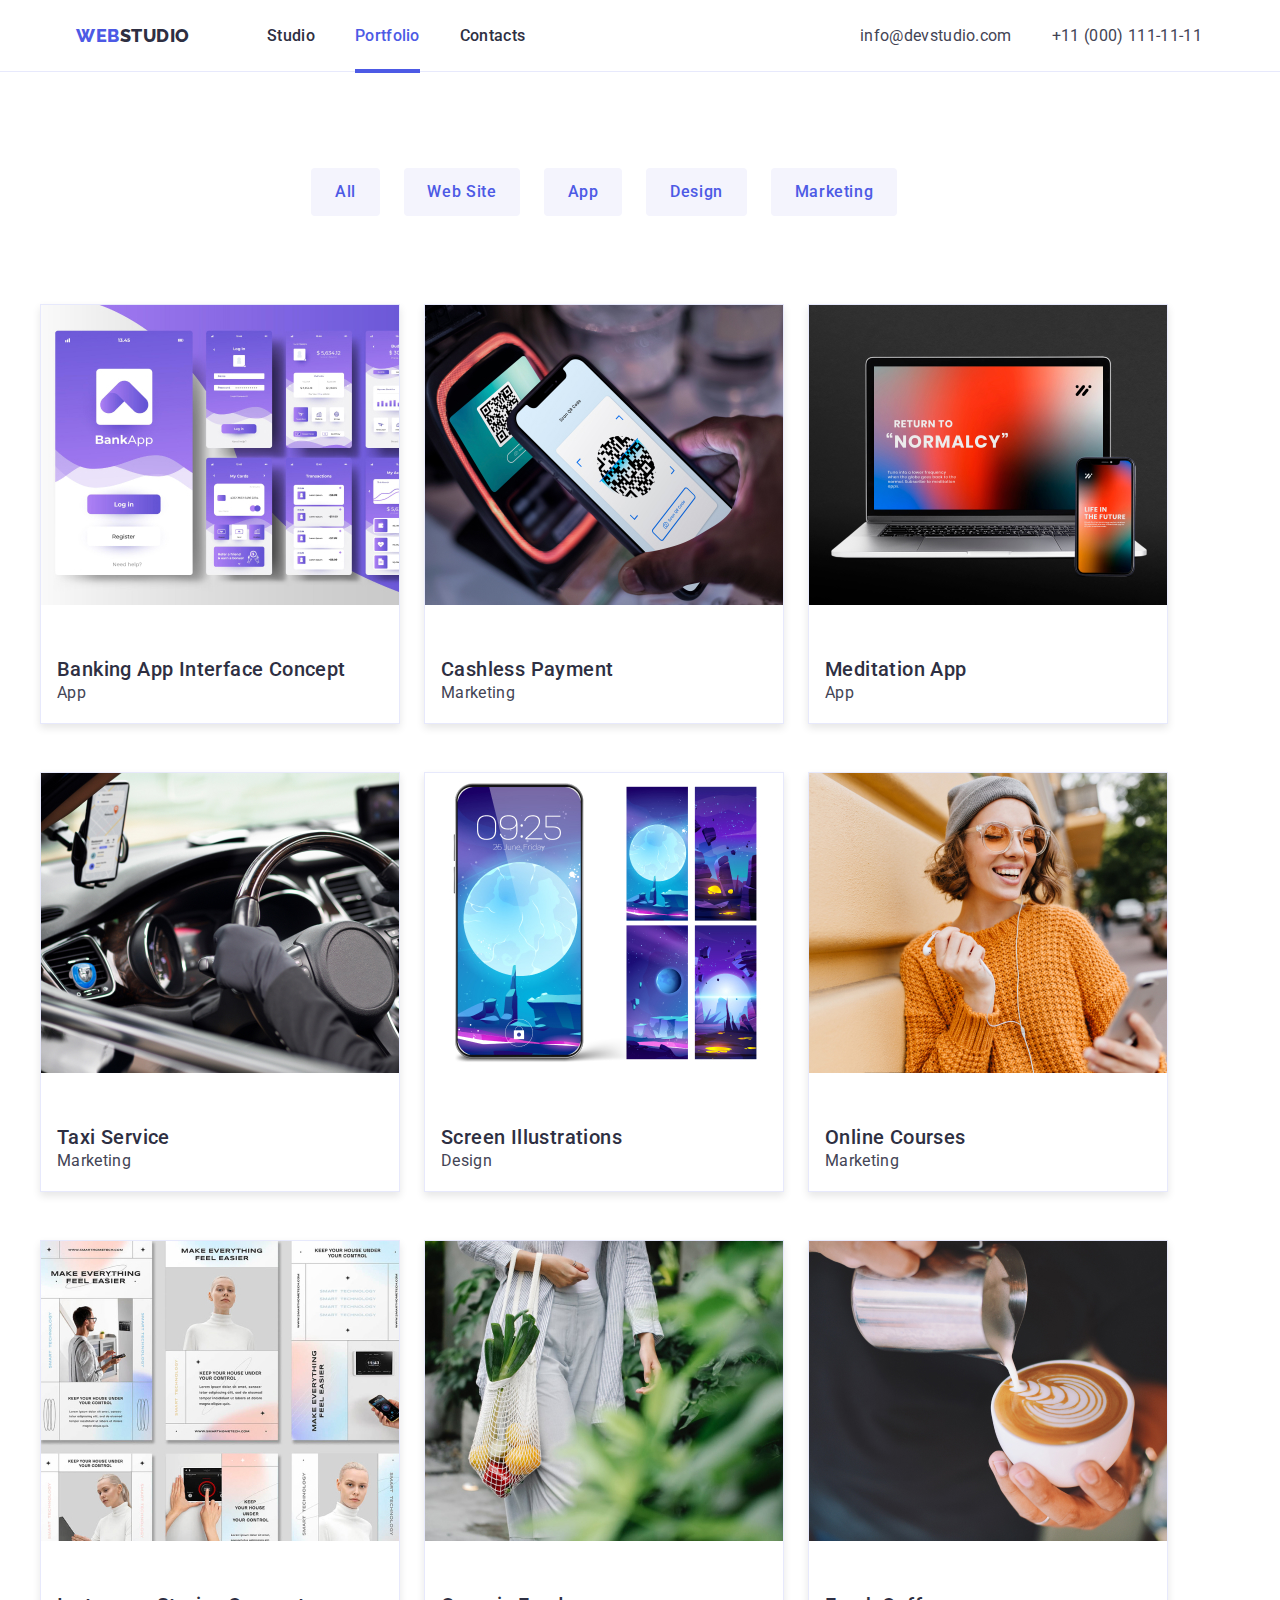
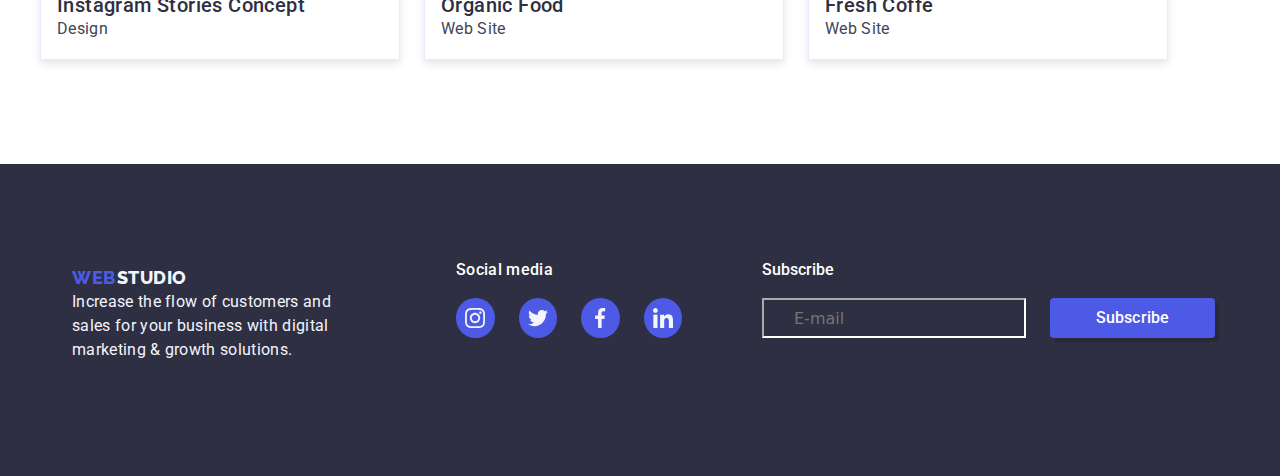
==== commit 9959e56e: "Done" ====
--- a/portfolio.html
+++ b/portfolio.html
@@ -348,6 +348,6 @@
         </div>
       </section>
     </footer>
-    <script src="java-script/modal.js"></script>
+    <script src="./js/modal.js"></script>
   </body>
 </html>
--- a/css/styles.css
+++ b/css/styles.css
@@ -1290,3 +1290,120 @@
   outline: none;
   box-shadow: 0 2px 4px rgba(0, 0, 0, 0.1);
 }
+
+.modal-headline {
+  font-family: Roboto;
+  font-size: 16px;
+  font-weight: 500;
+  line-height: 24px;
+  letter-spacing: 0.02em;
+  text-align: center;
+  color: #2e2f42;
+  display: flex;
+  justify-content: center;
+  align-items: center;
+  margin-top: 58px;
+}
+.form-group {
+  position: relative;
+  display: flex;
+  flex-direction: column;
+  gap: 8px;
+  margin: 16px 24px 20px 16px;
+}
+.form-checkbox {
+  display: flex;
+  justify-content: center;
+  align-items: center;
+  gap: 8px;
+  margin-right: 24px;
+}
+input#submit-button {
+  width: 169px;
+  height: 56px;
+  padding: 16px 32px 16px 32px;
+  gap: 10px;
+  margin-left: 146px;
+  margin-top: 24px;
+  background-color: #4d5ae5;
+  color: #ffffff;
+  font-family: Roboto;
+  font-size: 16px;
+  font-weight: 500;
+  line-height: 24px;
+  text-align: center;
+  border-radius: 4px;
+}
+input#Name,
+input#phone {
+  border-radius: 4px;
+  width: 100%;
+  height: 40px;
+  border: 1px solid #2e2f4266;
+  padding-left: 30px;
+}
+input#email {
+  padding-left: 30px;
+}
+.form-email {
+  border-radius: 4px;
+  width: 100%;
+  height: 40px;
+  border: 1px solid #2e2f4266;
+}
+
+textarea {
+  height: 142px;
+  width: 452px;
+  resize: none;
+  border-radius: 4px;
+  border: 1px solid #2e2f4266;
+}
+.checkbox-text {
+  font-family: Roboto;
+  font-size: 12px;
+  font-weight: 400;
+  line-height: 14px;
+  letter-spacing: 0.04em;
+  text-align: left;
+  color: grey;
+}
+.checkbox-ref {
+  text-decoration: underline;
+  color: #4d5ae5;
+  font-family: Roboto;
+  font-weight: 400;
+  font-size: 12px;
+  line-height: 16px;
+}
+label.form-label {
+  position: relative;
+}
+.form-label {
+  position: relative;
+}
+.form-label i {
+  position: absolute;
+  top: 50%;
+  transform: translate(12px, 28px);
+  left: 0;
+}
+input:hover {
+  border: 1px solid #4d5ae5;
+}
+.form-label i:hover {
+  color: #4d5ae5;
+}
+input#Name:hover {
+  border: 1px solid #4d5ae5;
+}
+
+input#phone:hover {
+  border: 1px solid #4d5ae5;
+}
+textarea#textbox {
+  padding-left: 15px;
+}
+textarea#textbox:hover {
+  border: 1px solid #4d5ae5;
+}
